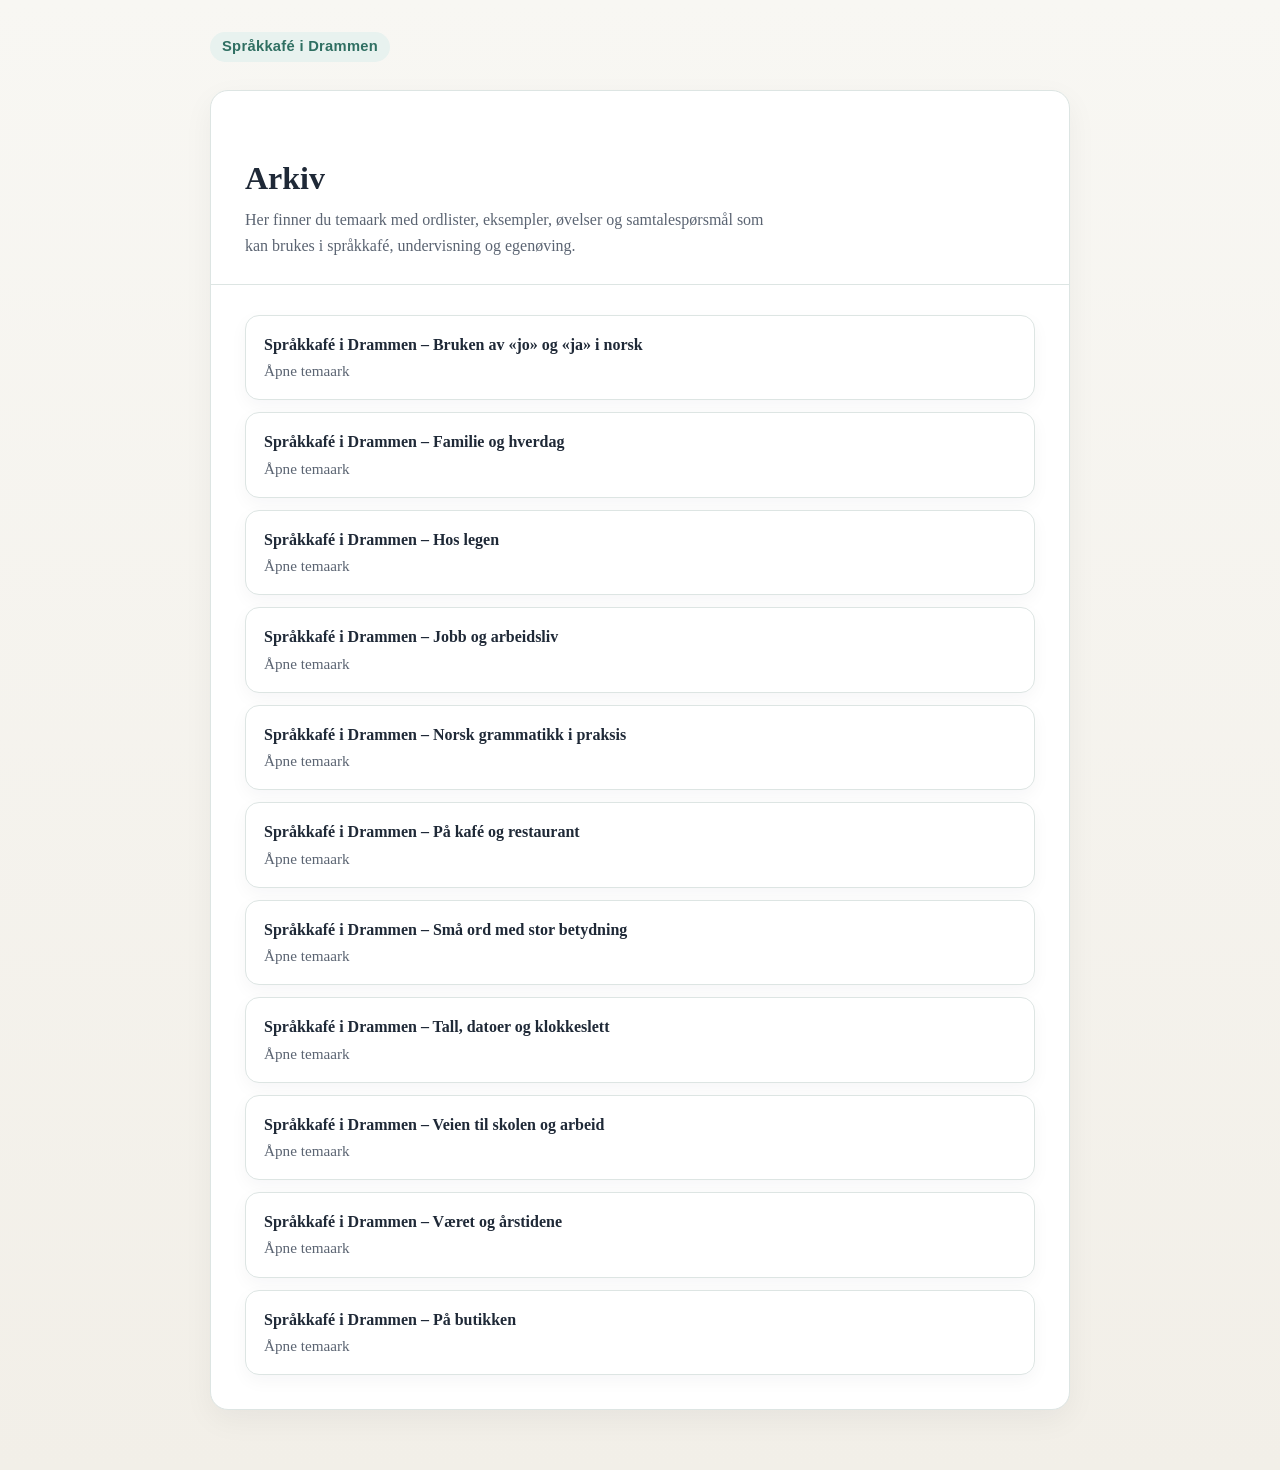
==== index.html @ f7f6d895 "Add files via upload" ====
<!doctype html>
<html lang="no">
<head>
  <meta charset="utf-8">
  <meta name="viewport" content="width=device-width, initial-scale=1">
  <title>Språkkafé i Drammen – Arkiv</title>
  <link rel="stylesheet" href="styles.css">
</head>
<body>
  <main class="site">
    <header class="top">
      <span class="kicker">Språkkafé i Drammen</span>
    </header>
    <section class="card">
      <div class="hero">
        <h1>Arkiv</h1>
        <p>Her finner du temaark med ordlister, eksempler, øvelser og samtalespørsmål som kan brukes i språkkafé, undervisning og egenøving.</p>
      </div>
      <div class="content">
        <div class="index-list">
          <a href="bruken-av-jo-og-ja-i-norsk.html"><strong>Språkkafé i Drammen – Bruken av «jo» og «ja» i norsk</strong><div class="small">Åpne temaark</div></a>
<a href="familie-og-hverdag.html"><strong>Språkkafé i Drammen – Familie og hverdag</strong><div class="small">Åpne temaark</div></a>
<a href="hos-legen.html"><strong>Språkkafé i Drammen – Hos legen</strong><div class="small">Åpne temaark</div></a>
<a href="jobb-og-arbeidsliv.html"><strong>Språkkafé i Drammen – Jobb og arbeidsliv</strong><div class="small">Åpne temaark</div></a>
<a href="norsk-grammatikk-i-praksis.html"><strong>Språkkafé i Drammen – Norsk grammatikk i praksis</strong><div class="small">Åpne temaark</div></a>
<a href="pa-kafe-og-restaurant.html"><strong>Språkkafé i Drammen – På kafé og restaurant</strong><div class="small">Åpne temaark</div></a>
<a href="sma-ord-med-stor-betydning.html"><strong>Språkkafé i Drammen – Små ord med stor betydning</strong><div class="small">Åpne temaark</div></a>
<a href="tall-datoer-og-klokkeslett.html"><strong>Språkkafé i Drammen – Tall, datoer og klokkeslett</strong><div class="small">Åpne temaark</div></a>
<a href="veien-til-skolen-og-arbeid.html"><strong>Språkkafé i Drammen – Veien til skolen og arbeid</strong><div class="small">Åpne temaark</div></a>
<a href="vaeret-og-arstidene.html"><strong>Språkkafé i Drammen – Været og årstidene</strong><div class="small">Åpne temaark</div></a>
<a href="pa-butikken.html"><strong>Språkkafé i Drammen – På butikken</strong><div class="small">Åpne temaark</div></a>
        </div>
      </div>
    </section>
  </main>
</body>
</html>
---- styles.css ----
:root{
  --bg:#f6f4ef;
  --paper:#ffffff;
  --ink:#1f2937;
  --muted:#5b6472;
  --accent:#2f6f62;
  --accent-soft:#e8f2ef;
  --line:#dde5e3;
}
*{box-sizing:border-box}
html{scroll-behavior:smooth}
body{
  margin:0;
  font-family: Georgia, "Times New Roman", serif;
  color:var(--ink);
  background:linear-gradient(180deg,#f8f7f3 0%,#f2efe8 100%);
  line-height:1.65;
}
.site{
  max-width:900px;
  margin:0 auto;
  padding:32px 20px 60px;
}
header.top{
  margin-bottom:28px;
}
.kicker{
  display:inline-block;
  padding:6px 12px;
  border-radius:999px;
  background:var(--accent-soft);
  color:var(--accent);
  font:600 0.92rem/1.2 Arial, Helvetica, sans-serif;
  letter-spacing:.02em;
}
.card{
  background:var(--paper);
  border:1px solid var(--line);
  border-radius:18px;
  box-shadow:0 10px 30px rgba(17,24,39,.05);
  overflow:hidden;
}
.hero{
  padding:34px 34px 24px;
  border-bottom:1px solid var(--line);
}
.hero h1{
  margin:10px 0 0;
  font-size:2rem;
  line-height:1.2;
}
.hero p{
  margin:10px 0 0;
  color:var(--muted);
  max-width:65ch;
}
.content{
  padding:12px 34px 34px;
}
section{
  padding-top:24px;
  border-top:1px solid #eef2f1;
}
section:first-child{
  border-top:none;
  padding-top:12px;
}
h2{
  font-size:1.25rem;
  margin:0 0 10px;
  color:#173f37;
}
p{margin:0 0 12px}
ul{
  margin:8px 0 14px 0;
  padding-left:22px;
}
li{margin:6px 0}
.term-list{
  list-style:none;
  padding-left:0;
}
.term-list li{
  padding:10px 12px;
  margin:8px 0;
  background:#fafbf9;
  border:1px solid #edf1ef;
  border-radius:10px;
}
.note{
  background:#faf7ef;
  border:1px solid #eee2c9;
  border-radius:12px;
  padding:14px 16px;
  margin-top:6px;
}
footer.page{
  margin-top:22px;
  color:var(--muted);
  font-size:.95rem;
}
.index-list{
  display:grid;
  gap:12px;
  margin-top:18px;
}
.index-list a{
  display:block;
  text-decoration:none;
  color:inherit;
  background:var(--paper);
  border:1px solid var(--line);
  border-radius:14px;
  padding:16px 18px;
  box-shadow:0 6px 18px rgba(17,24,39,.04);
}
.index-list a:hover{
  border-color:#c7d7d3;
  transform:translateY(-1px);
}
.small{font-size:.95rem;color:var(--muted)}
@media (max-width:700px){
  .site{padding:18px 14px 44px}
  .hero,.content{padding-left:18px;padding-right:18px}
  .hero h1{font-size:1.6rem}
}
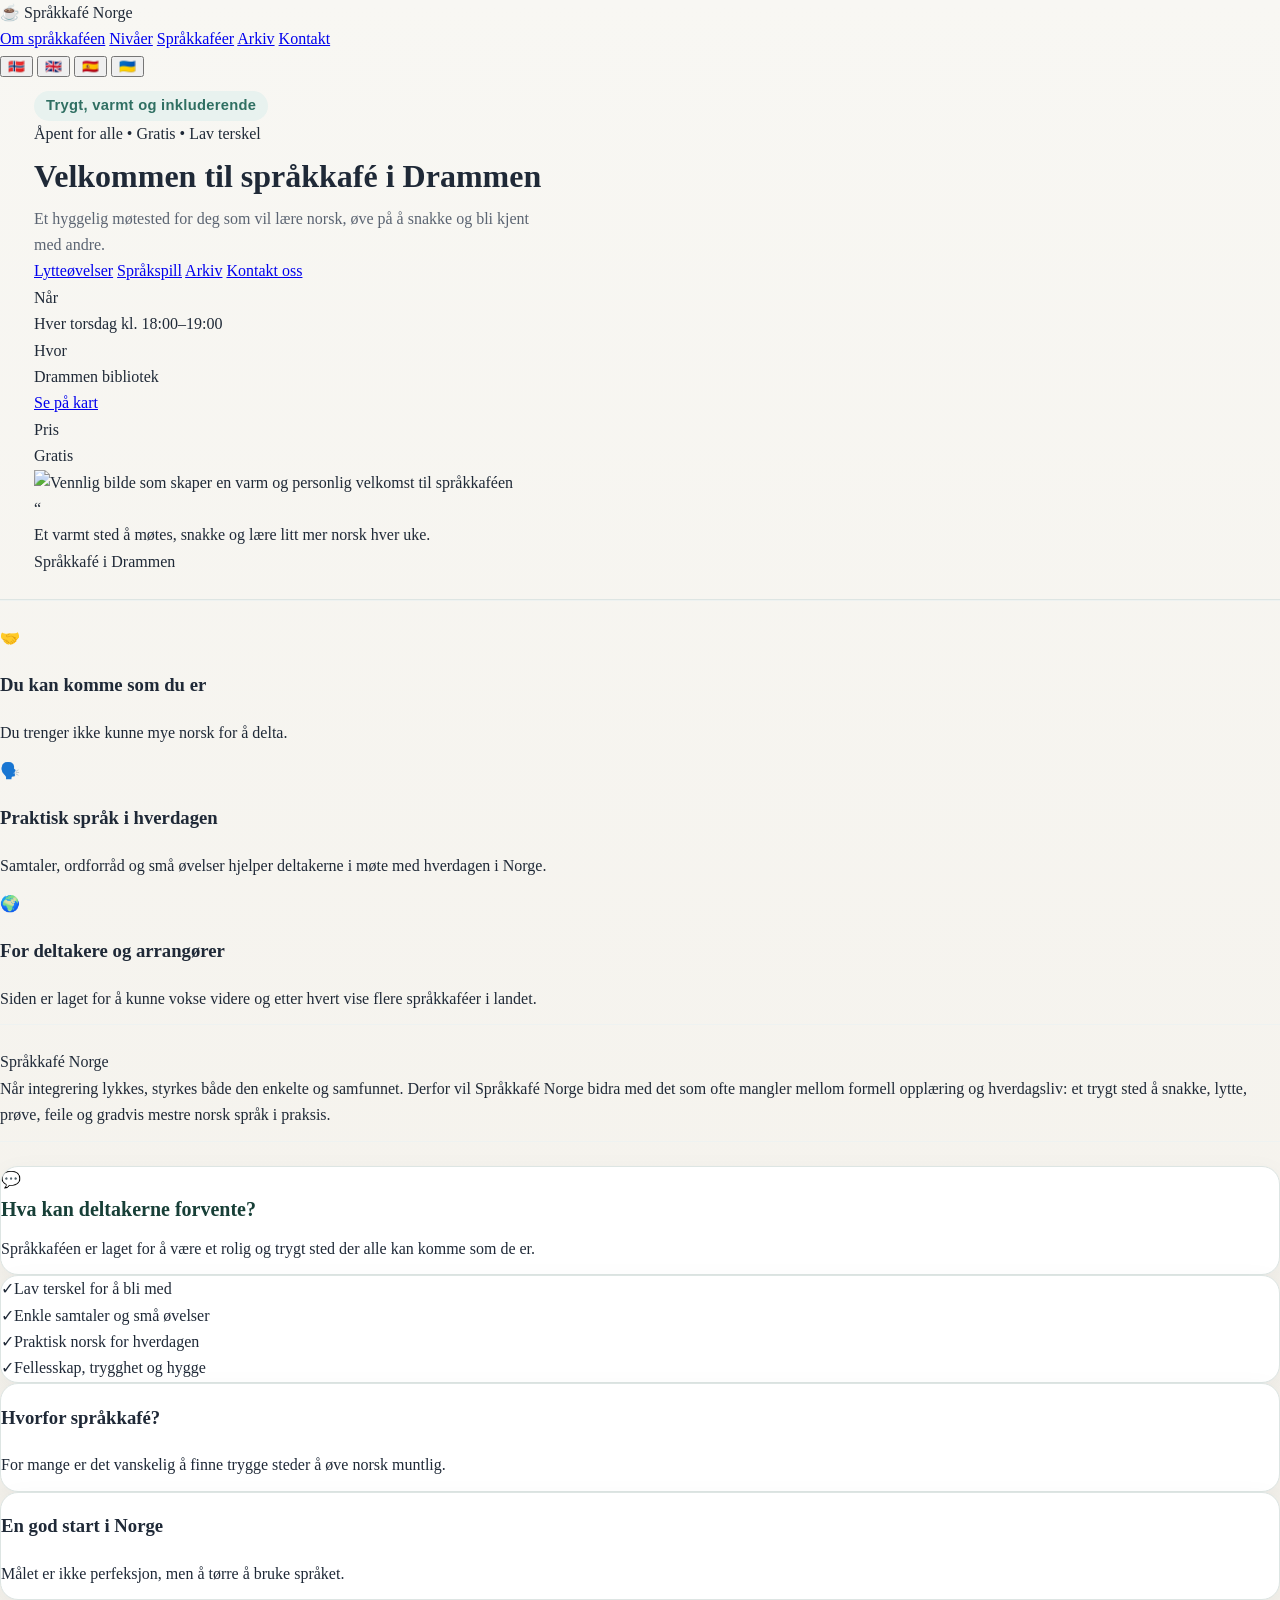
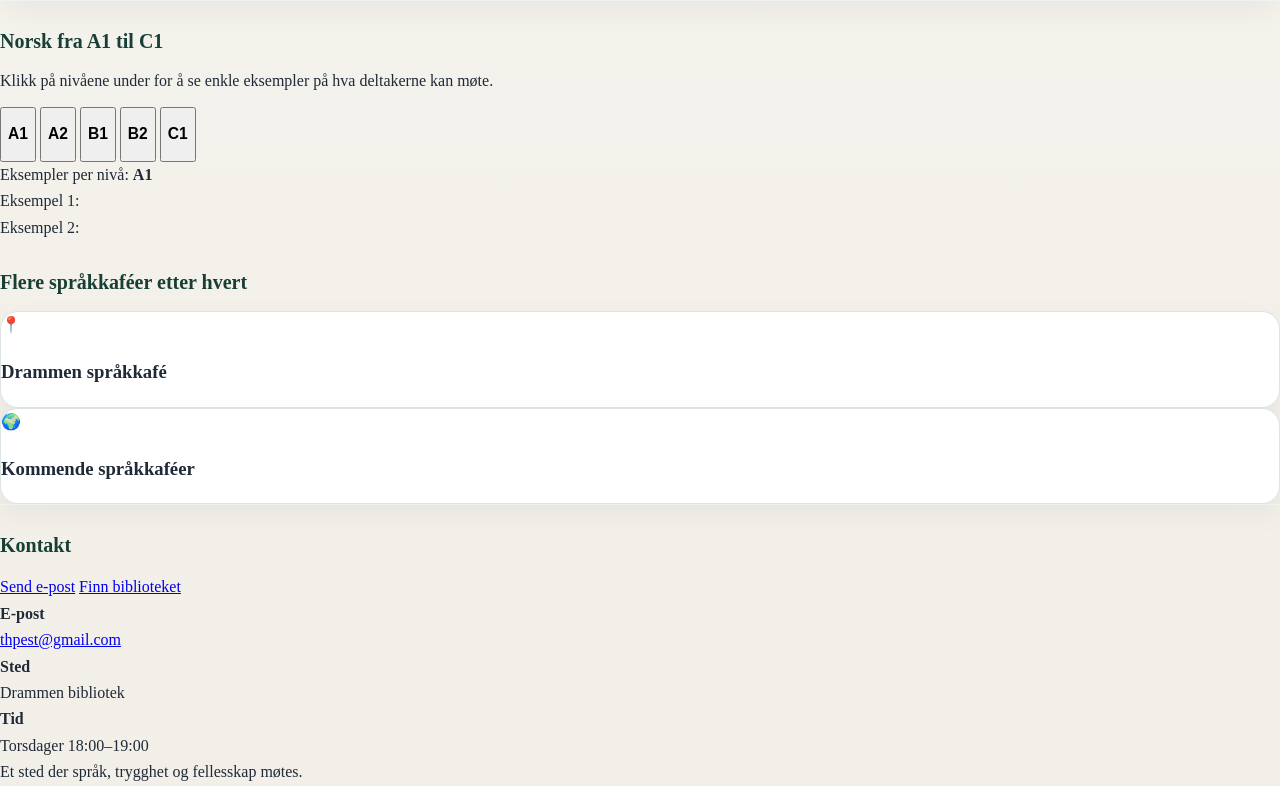
==== commit 0e148f72: "Add files via upload" ====
--- a/index.html
+++ b/index.html
@@ -1,37 +1,205 @@
-<!doctype html>
+<!DOCTYPE html>
 <html lang="no">
 <head>
-  <meta charset="utf-8">
-  <meta name="viewport" content="width=device-width, initial-scale=1">
-  <title>Språkkafé i Drammen – Arkiv</title>
-  <link rel="stylesheet" href="styles.css">
+  <meta charset="UTF-8" />
+  <meta name="viewport" content="width=device-width, initial-scale=1.0" />
+  <title>Språkkafé Norge</title>
+  <link rel="preconnect" href="https://fonts.googleapis.com">
+  <link rel="preconnect" href="https://fonts.gstatic.com" crossorigin>
+  <link href="https://fonts.googleapis.com/css2?family=Inter:wght@400;500;600;700;800&display=swap" rel="stylesheet">
+  <link rel="stylesheet" href="styles.css" />
 </head>
 <body>
-  <main class="site">
-    <header class="top">
-      <span class="kicker">Språkkafé i Drammen</span>
-    </header>
-    <section class="card">
-      <div class="hero">
-        <h1>Arkiv</h1>
-        <p>Her finner du temaark med ordlister, eksempler, øvelser og samtalespørsmål som kan brukes i språkkafé, undervisning og egenøving.</p>
-      </div>
-      <div class="content">
-        <div class="index-list">
-          <a href="bruken-av-jo-og-ja-i-norsk.html"><strong>Språkkafé i Drammen – Bruken av «jo» og «ja» i norsk</strong><div class="small">Åpne temaark</div></a>
-<a href="familie-og-hverdag.html"><strong>Språkkafé i Drammen – Familie og hverdag</strong><div class="small">Åpne temaark</div></a>
-<a href="hos-legen.html"><strong>Språkkafé i Drammen – Hos legen</strong><div class="small">Åpne temaark</div></a>
-<a href="jobb-og-arbeidsliv.html"><strong>Språkkafé i Drammen – Jobb og arbeidsliv</strong><div class="small">Åpne temaark</div></a>
-<a href="norsk-grammatikk-i-praksis.html"><strong>Språkkafé i Drammen – Norsk grammatikk i praksis</strong><div class="small">Åpne temaark</div></a>
-<a href="pa-kafe-og-restaurant.html"><strong>Språkkafé i Drammen – På kafé og restaurant</strong><div class="small">Åpne temaark</div></a>
-<a href="sma-ord-med-stor-betydning.html"><strong>Språkkafé i Drammen – Små ord med stor betydning</strong><div class="small">Åpne temaark</div></a>
-<a href="tall-datoer-og-klokkeslett.html"><strong>Språkkafé i Drammen – Tall, datoer og klokkeslett</strong><div class="small">Åpne temaark</div></a>
-<a href="veien-til-skolen-og-arbeid.html"><strong>Språkkafé i Drammen – Veien til skolen og arbeid</strong><div class="small">Åpne temaark</div></a>
-<a href="vaeret-og-arstidene.html"><strong>Språkkafé i Drammen – Været og årstidene</strong><div class="small">Åpne temaark</div></a>
-<a href="pa-butikken.html"><strong>Språkkafé i Drammen – På butikken</strong><div class="small">Åpne temaark</div></a>
+  <header class="site-header">
+    <div class="container nav">
+      <div class="brand">☕ <span data-i18n="siteTitle">Språkkafé Norge</span></div>
+      <nav class="nav-links">
+        <a href="#about" data-i18n="navAbout">Om språkkaféen</a>
+        <a href="#levels" data-i18n="navLevels">Nivåer</a>
+        <a href="#cafes" data-i18n="navCafes">Språkkaféer</a>
+        <a href="https://thpest.github.io/arkiv/" data-i18n="navArchive">Arkiv</a>
+        <a href="#contact" data-i18n="navContact">Kontakt</a>
+      </nav>
+      <div class="lang-switcher" aria-label="Language switcher">
+        <button class="lang-btn active" data-lang="no" title="Norsk">🇳🇴</button>
+        <button class="lang-btn" data-lang="en" title="English">🇬🇧</button>
+        <button class="lang-btn" data-lang="es" title="Español">🇪🇸</button>
+        <button class="lang-btn" data-lang="uk" title="Українська">🇺🇦</button>
+      </div>
+    </div>
+  </header>
+
+  <main>
+    <section class="hero">
+      <div class="container hero-grid">
+        <div class="hero-text">
+          <div class="kicker" data-i18n="heroKicker">Trygt, varmt og inkluderende</div>
+          <div class="hero-badge" data-i18n="heroBadge">Åpent for alle • Gratis • Lav terskel</div>
+          <h1 data-i18n="heroTitle">Velkommen til språkkafé i Drammen</h1>
+          <p class="lead" data-i18n="heroText">
+            Et hyggelig møtested for deg som vil lære norsk, øve på å snakke og bli kjent med andre.
+          </p>
+
+          <div class="cta-row">
+            <a class="btn btn-primary" href="https://thpest.github.io/fortellinger-med-lyd/" target="_blank" rel="noreferrer" data-i18n="ctaListening">Lytteøvelser</a>
+            <a class="btn btn-secondary" href="https://sprakspill-web.onrender.com/" target="_blank" rel="noreferrer" data-i18n="ctaGames">Språkspill</a>
+            <a class="btn btn-secondary" href="https://thpest.github.io/arkiv/" data-i18n="ctaArchive">Arkiv</a>
+            <a class="btn btn-ghost" href="#contact" data-i18n="ctaJoin">Kontakt oss</a>
+          </div>
+
+          <div class="info-cards">
+            <div class="info-card">
+              <div class="label" data-i18n="infoWhenLabel">Når</div>
+              <div class="value" data-i18n="infoWhen">Hver torsdag kl. 18:00–19:00</div>
+            </div>
+            <div class="info-card">
+              <div class="label" data-i18n="infoWhereLabel">Hvor</div>
+              <div class="value" data-i18n="infoWhere">Drammen bibliotek</div>
+              <a class="map-link" href="https://maps.app.goo.gl/QAYpdqzVvCEKYM3aA" target="_blank" rel="noreferrer" data-i18n="infoMap">Se på kart</a>
+            </div>
+            <div class="info-card">
+              <div class="label" data-i18n="infoPriceLabel">Pris</div>
+              <div class="value" data-i18n="infoPrice">Gratis</div>
+            </div>
+          </div>
+        </div>
+
+        <div class="hero-image-wrap">
+          <img src="sprakkafe-bilde.png" alt="Vennlig bilde som skaper en varm og personlig velkomst til språkkaféen" class="hero-image" />
+          <div class="quote-card">
+            <div class="quote-mark">“</div>
+            <div class="quote-text" data-i18n="quoteText">Et varmt sted å møtes, snakke og lære litt mer norsk hver uke.</div>
+            <div class="quote-name" data-i18n="quoteName">Språkkafé i Drammen</div>
+          </div>
+        </div>
+      </div>
+    </section>
+
+    <section class="section feature-strip">
+      <div class="container feature-grid">
+        <div class="feature-item">
+          <div class="feature-icon">🤝</div>
+          <h3 data-i18n="miniTitle1">Du kan komme som du er</h3>
+          <p data-i18n="miniText1">Du trenger ikke kunne mye norsk for å delta.</p>
+        </div>
+        <div class="feature-item">
+          <div class="feature-icon">🗣️</div>
+          <h3 data-i18n="miniTitle2">Praktisk språk i hverdagen</h3>
+          <p data-i18n="miniText2">Samtaler, ordforråd og små øvelser hjelper deltakerne i møte med hverdagen i Norge.</p>
+        </div>
+        <div class="feature-item">
+          <div class="feature-icon">🌍</div>
+          <h3 data-i18n="miniTitle3">For deltakere og arrangører</h3>
+          <p data-i18n="miniText3">Siden er laget for å kunne vokse videre og etter hvert vise flere språkkaféer i landet.</p>
+        </div>
+      </div>
+    </section>
+
+    <section class="section impact-section">
+      <div class="container">
+        <div class="impact-card">
+          <div class="impact-kicker">Språkkafé Norge</div>
+          <p class="impact-text" data-i18n="impactText">Når integrering lykkes, styrkes både den enkelte og samfunnet. Derfor vil Språkkafé Norge bidra med det som ofte mangler mellom formell opplæring og hverdagsliv: et trygt sted å snakke, lytte, prøve, feile og gradvis mestre norsk språk i praksis.</p>
+        </div>
+      </div>
+    </section>
+
+    <section id="about" class="section">
+      <div class="container editorial-grid">
+        <div class="card soft">
+          <div class="icon">💬</div>
+          <h2 data-i18n="welcomeTitle">Hva kan deltakerne forvente?</h2>
+          <p data-i18n="welcomeText">
+            Språkkaféen er laget for å være et rolig og trygt sted der alle kan komme som de er.
+          </p>
+        </div>
+
+        <div class="card list-card">
+          <div class="list-item"><span>✓</span><span data-i18n="points1">Lav terskel for å bli med</span></div>
+          <div class="list-item"><span>✓</span><span data-i18n="points2">Enkle samtaler og små øvelser</span></div>
+          <div class="list-item"><span>✓</span><span data-i18n="points3">Praktisk norsk for hverdagen</span></div>
+          <div class="list-item"><span>✓</span><span data-i18n="points4">Fellesskap, trygghet og hygge</span></div>
+        </div>
+
+        <div class="card editorial-card">
+          <h3 data-i18n="sectionWhyTitle">Hvorfor språkkafé?</h3>
+          <p data-i18n="sectionWhyText">For mange er det vanskelig å finne trygge steder å øve norsk muntlig.</p>
+        </div>
+
+        <div class="card editorial-card tint">
+          <h3 data-i18n="sectionStartTitle">En god start i Norge</h3>
+          <p data-i18n="sectionStartText">Målet er ikke perfeksjon, men å tørre å bruke språket.</p>
+        </div>
+      </div>
+    </section>
+
+    <section id="levels" class="section section-tint">
+      <div class="container">
+        <div class="section-head">
+          <h2 data-i18n="levelsTitle">Norsk fra A1 til C1</h2>
+          <p data-i18n="levelsIntro">Klikk på nivåene under for å se enkle eksempler på hva deltakerne kan møte.</p>
+        </div>
+
+        <div class="levels-grid">
+          <button class="level-card level-button active" data-level="a1"><h3>A1</h3><p data-i18n="levelA1"></p></button>
+          <button class="level-card level-button" data-level="a2"><h3>A2</h3><p data-i18n="levelA2"></p></button>
+          <button class="level-card level-button" data-level="b1"><h3>B1</h3><p data-i18n="levelB1"></p></button>
+          <button class="level-card level-button" data-level="b2"><h3>B2</h3><p data-i18n="levelB2"></p></button>
+          <button class="level-card level-button" data-level="c1"><h3>C1</h3><p data-i18n="levelC1"></p></button>
+        </div>
+
+        <div class="examples-panel" id="examplesPanel">
+          <div class="examples-title"><span data-i18n="levelsExamplesTitle">Eksempler per nivå</span>: <strong id="currentLevelLabel">A1</strong></div>
+          <div class="example-line"><span class="example-label" data-i18n="example1Label">Eksempel 1:</span> <span id="example1"></span></div>
+          <div class="example-line"><span class="example-label" data-i18n="example2Label">Eksempel 2:</span> <span id="example2"></span></div>
+        </div>
+      </div>
+    </section>
+
+    <section id="cafes" class="section">
+      <div class="container">
+        <div class="section-head">
+          <h2 data-i18n="cafesTitle">Flere språkkaféer etter hvert</h2>
+          <p data-i18n="cafesText"></p>
+        </div>
+        <div class="cafes-grid">
+          <div class="card cafe-card">
+            <div class="icon">📍</div>
+            <h3 data-i18n="cafe1Title">Drammen språkkafé</h3>
+            <p data-i18n="cafe1Text"></p>
+          </div>
+          <div class="card cafe-card">
+            <div class="icon">🌍</div>
+            <h3 data-i18n="cafe2Title">Kommende språkkaféer</h3>
+            <p data-i18n="cafe2Text"></p>
+          </div>
+        </div>
+      </div>
+    </section>
+
+    <section id="contact" class="section section-contact">
+      <div class="container contact-grid">
+        <div>
+          <h2 data-i18n="contactTitle">Kontakt</h2>
+          <p data-i18n="contactText"></p>
+          <div class="contact-actions">
+            <a class="btn btn-primary" href="mailto:thpest@gmail.com" data-i18n="contactButton">Send e-post</a>
+            <a class="btn btn-secondary" href="https://maps.app.goo.gl/QAYpdqzVvCEKYM3aA" target="_blank" rel="noreferrer" data-i18n="ctaMap">Finn biblioteket</a>
+          </div>
+        </div>
+        <div class="contact-card">
+          <div><strong data-i18n="contactEmailLabel">E-post</strong><br><a href="mailto:thpest@gmail.com" data-i18n="contactEmail">thpest@gmail.com</a></div>
+          <div><strong data-i18n="contactPlaceLabel">Sted</strong><br><span data-i18n="contactPlace">Drammen bibliotek</span></div>
+          <div><strong data-i18n="contactTimeLabel">Tid</strong><br><span data-i18n="contactTime">Torsdager 18:00–19:00</span></div>
         </div>
       </div>
     </section>
   </main>
+
+  <footer class="site-footer">
+    <div class="container" data-i18n="footer">Et sted der språk, trygghet og fellesskap møtes.</div>
+  </footer>
+
+  <script src="script.js"></script>
 </body>
-</html>+</html>
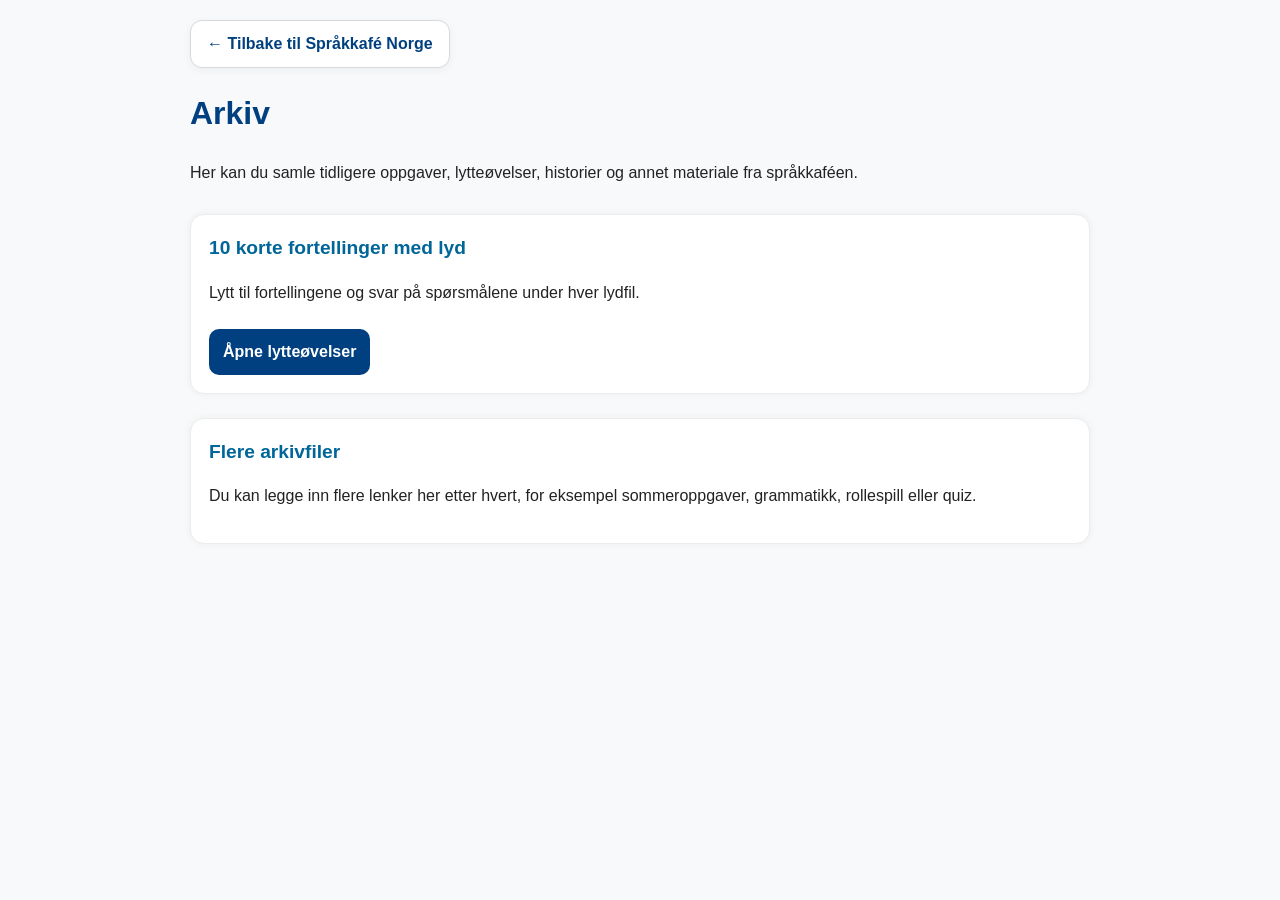
==== commit 244d94e7: "Add files via upload" ====
--- a/index.html
+++ b/index.html
@@ -1,205 +1,105 @@
 <!DOCTYPE html>
 <html lang="no">
 <head>
-  <meta charset="UTF-8" />
+  <meta charset="UTF-8">
   <meta name="viewport" content="width=device-width, initial-scale=1.0" />
-  <title>Språkkafé Norge</title>
-  <link rel="preconnect" href="https://fonts.googleapis.com">
-  <link rel="preconnect" href="https://fonts.gstatic.com" crossorigin>
-  <link href="https://fonts.googleapis.com/css2?family=Inter:wght@400;500;600;700;800&display=swap" rel="stylesheet">
-  <link rel="stylesheet" href="styles.css" />
+  <title>Arkiv – Språkkafé Norge</title>
+  <style>
+    body {
+      font-family: Arial, sans-serif;
+      padding: 20px;
+      max-width: 900px;
+      margin: auto;
+      line-height: 1.6;
+      background-color: #f8f9fa;
+      color: #222;
+    }
+
+    .topbar {
+      margin-bottom: 20px;
+    }
+
+    .back-btn {
+      display: inline-block;
+      padding: 10px 16px;
+      background: #ffffff;
+      border: 1px solid #d9d9d9;
+      border-radius: 12px;
+      color: #004080;
+      font-weight: 700;
+      text-decoration: none;
+      box-shadow: 0 2px 8px rgba(0,0,0,0.05);
+    }
+
+    .back-btn:hover {
+      background: #f3f6fa;
+    }
+
+    h1 {
+      color: #004080;
+      margin-top: 0;
+    }
+
+    .lead {
+      margin-bottom: 28px;
+    }
+
+    .card {
+      margin-bottom: 24px;
+      padding: 18px;
+      background: #fff;
+      border-radius: 14px;
+      box-shadow: 0 0 8px rgba(0,0,0,0.05);
+      border: 1px solid #ececec;
+    }
+
+    .card h2 {
+      color: #006699;
+      margin-top: 0;
+      font-size: 1.2rem;
+    }
+
+    .btn {
+      display: inline-block;
+      padding: 10px 14px;
+      background: #004080;
+      color: white;
+      text-decoration: none;
+      border-radius: 10px;
+      font-weight: 700;
+      margin-top: 8px;
+    }
+
+    @media (max-width: 600px) {
+      body {
+        padding: 14px;
+      }
+
+      .back-btn, .btn {
+        width: 100%;
+        box-sizing: border-box;
+        text-align: center;
+      }
+    }
+  </style>
 </head>
 <body>
-  <header class="site-header">
-    <div class="container nav">
-      <div class="brand">☕ <span data-i18n="siteTitle">Språkkafé Norge</span></div>
-      <nav class="nav-links">
-        <a href="#about" data-i18n="navAbout">Om språkkaféen</a>
-        <a href="#levels" data-i18n="navLevels">Nivåer</a>
-        <a href="#cafes" data-i18n="navCafes">Språkkaféer</a>
-        <a href="https://thpest.github.io/arkiv/" data-i18n="navArchive">Arkiv</a>
-        <a href="#contact" data-i18n="navContact">Kontakt</a>
-      </nav>
-      <div class="lang-switcher" aria-label="Language switcher">
-        <button class="lang-btn active" data-lang="no" title="Norsk">🇳🇴</button>
-        <button class="lang-btn" data-lang="en" title="English">🇬🇧</button>
-        <button class="lang-btn" data-lang="es" title="Español">🇪🇸</button>
-        <button class="lang-btn" data-lang="uk" title="Українська">🇺🇦</button>
-      </div>
-    </div>
-  </header>
+  <div class="topbar">
+    <a class="back-btn" href="https://thpest.github.io/">← Tilbake til Språkkafé Norge</a>
+  </div>
 
-  <main>
-    <section class="hero">
-      <div class="container hero-grid">
-        <div class="hero-text">
-          <div class="kicker" data-i18n="heroKicker">Trygt, varmt og inkluderende</div>
-          <div class="hero-badge" data-i18n="heroBadge">Åpent for alle • Gratis • Lav terskel</div>
-          <h1 data-i18n="heroTitle">Velkommen til språkkafé i Drammen</h1>
-          <p class="lead" data-i18n="heroText">
-            Et hyggelig møtested for deg som vil lære norsk, øve på å snakke og bli kjent med andre.
-          </p>
+  <h1>Arkiv</h1>
+  <p class="lead">Her kan du samle tidligere oppgaver, lytteøvelser, historier og annet materiale fra språkkaféen.</p>
 
-          <div class="cta-row">
-            <a class="btn btn-primary" href="https://thpest.github.io/fortellinger-med-lyd/" target="_blank" rel="noreferrer" data-i18n="ctaListening">Lytteøvelser</a>
-            <a class="btn btn-secondary" href="https://sprakspill-web.onrender.com/" target="_blank" rel="noreferrer" data-i18n="ctaGames">Språkspill</a>
-            <a class="btn btn-secondary" href="https://thpest.github.io/arkiv/" data-i18n="ctaArchive">Arkiv</a>
-            <a class="btn btn-ghost" href="#contact" data-i18n="ctaJoin">Kontakt oss</a>
-          </div>
+  <div class="card">
+    <h2>10 korte fortellinger med lyd</h2>
+    <p>Lytt til fortellingene og svar på spørsmålene under hver lydfil.</p>
+    <a class="btn" href="https://thpest.github.io/fortellinger-med-lyd/">Åpne lytteøvelser</a>
+  </div>
 
-          <div class="info-cards">
-            <div class="info-card">
-              <div class="label" data-i18n="infoWhenLabel">Når</div>
-              <div class="value" data-i18n="infoWhen">Hver torsdag kl. 18:00–19:00</div>
-            </div>
-            <div class="info-card">
-              <div class="label" data-i18n="infoWhereLabel">Hvor</div>
-              <div class="value" data-i18n="infoWhere">Drammen bibliotek</div>
-              <a class="map-link" href="https://maps.app.goo.gl/QAYpdqzVvCEKYM3aA" target="_blank" rel="noreferrer" data-i18n="infoMap">Se på kart</a>
-            </div>
-            <div class="info-card">
-              <div class="label" data-i18n="infoPriceLabel">Pris</div>
-              <div class="value" data-i18n="infoPrice">Gratis</div>
-            </div>
-          </div>
-        </div>
-
-        <div class="hero-image-wrap">
-          <img src="sprakkafe-bilde.png" alt="Vennlig bilde som skaper en varm og personlig velkomst til språkkaféen" class="hero-image" />
-          <div class="quote-card">
-            <div class="quote-mark">“</div>
-            <div class="quote-text" data-i18n="quoteText">Et varmt sted å møtes, snakke og lære litt mer norsk hver uke.</div>
-            <div class="quote-name" data-i18n="quoteName">Språkkafé i Drammen</div>
-          </div>
-        </div>
-      </div>
-    </section>
-
-    <section class="section feature-strip">
-      <div class="container feature-grid">
-        <div class="feature-item">
-          <div class="feature-icon">🤝</div>
-          <h3 data-i18n="miniTitle1">Du kan komme som du er</h3>
-          <p data-i18n="miniText1">Du trenger ikke kunne mye norsk for å delta.</p>
-        </div>
-        <div class="feature-item">
-          <div class="feature-icon">🗣️</div>
-          <h3 data-i18n="miniTitle2">Praktisk språk i hverdagen</h3>
-          <p data-i18n="miniText2">Samtaler, ordforråd og små øvelser hjelper deltakerne i møte med hverdagen i Norge.</p>
-        </div>
-        <div class="feature-item">
-          <div class="feature-icon">🌍</div>
-          <h3 data-i18n="miniTitle3">For deltakere og arrangører</h3>
-          <p data-i18n="miniText3">Siden er laget for å kunne vokse videre og etter hvert vise flere språkkaféer i landet.</p>
-        </div>
-      </div>
-    </section>
-
-    <section class="section impact-section">
-      <div class="container">
-        <div class="impact-card">
-          <div class="impact-kicker">Språkkafé Norge</div>
-          <p class="impact-text" data-i18n="impactText">Når integrering lykkes, styrkes både den enkelte og samfunnet. Derfor vil Språkkafé Norge bidra med det som ofte mangler mellom formell opplæring og hverdagsliv: et trygt sted å snakke, lytte, prøve, feile og gradvis mestre norsk språk i praksis.</p>
-        </div>
-      </div>
-    </section>
-
-    <section id="about" class="section">
-      <div class="container editorial-grid">
-        <div class="card soft">
-          <div class="icon">💬</div>
-          <h2 data-i18n="welcomeTitle">Hva kan deltakerne forvente?</h2>
-          <p data-i18n="welcomeText">
-            Språkkaféen er laget for å være et rolig og trygt sted der alle kan komme som de er.
-          </p>
-        </div>
-
-        <div class="card list-card">
-          <div class="list-item"><span>✓</span><span data-i18n="points1">Lav terskel for å bli med</span></div>
-          <div class="list-item"><span>✓</span><span data-i18n="points2">Enkle samtaler og små øvelser</span></div>
-          <div class="list-item"><span>✓</span><span data-i18n="points3">Praktisk norsk for hverdagen</span></div>
-          <div class="list-item"><span>✓</span><span data-i18n="points4">Fellesskap, trygghet og hygge</span></div>
-        </div>
-
-        <div class="card editorial-card">
-          <h3 data-i18n="sectionWhyTitle">Hvorfor språkkafé?</h3>
-          <p data-i18n="sectionWhyText">For mange er det vanskelig å finne trygge steder å øve norsk muntlig.</p>
-        </div>
-
-        <div class="card editorial-card tint">
-          <h3 data-i18n="sectionStartTitle">En god start i Norge</h3>
-          <p data-i18n="sectionStartText">Målet er ikke perfeksjon, men å tørre å bruke språket.</p>
-        </div>
-      </div>
-    </section>
-
-    <section id="levels" class="section section-tint">
-      <div class="container">
-        <div class="section-head">
-          <h2 data-i18n="levelsTitle">Norsk fra A1 til C1</h2>
-          <p data-i18n="levelsIntro">Klikk på nivåene under for å se enkle eksempler på hva deltakerne kan møte.</p>
-        </div>
-
-        <div class="levels-grid">
-          <button class="level-card level-button active" data-level="a1"><h3>A1</h3><p data-i18n="levelA1"></p></button>
-          <button class="level-card level-button" data-level="a2"><h3>A2</h3><p data-i18n="levelA2"></p></button>
-          <button class="level-card level-button" data-level="b1"><h3>B1</h3><p data-i18n="levelB1"></p></button>
-          <button class="level-card level-button" data-level="b2"><h3>B2</h3><p data-i18n="levelB2"></p></button>
-          <button class="level-card level-button" data-level="c1"><h3>C1</h3><p data-i18n="levelC1"></p></button>
-        </div>
-
-        <div class="examples-panel" id="examplesPanel">
-          <div class="examples-title"><span data-i18n="levelsExamplesTitle">Eksempler per nivå</span>: <strong id="currentLevelLabel">A1</strong></div>
-          <div class="example-line"><span class="example-label" data-i18n="example1Label">Eksempel 1:</span> <span id="example1"></span></div>
-          <div class="example-line"><span class="example-label" data-i18n="example2Label">Eksempel 2:</span> <span id="example2"></span></div>
-        </div>
-      </div>
-    </section>
-
-    <section id="cafes" class="section">
-      <div class="container">
-        <div class="section-head">
-          <h2 data-i18n="cafesTitle">Flere språkkaféer etter hvert</h2>
-          <p data-i18n="cafesText"></p>
-        </div>
-        <div class="cafes-grid">
-          <div class="card cafe-card">
-            <div class="icon">📍</div>
-            <h3 data-i18n="cafe1Title">Drammen språkkafé</h3>
-            <p data-i18n="cafe1Text"></p>
-          </div>
-          <div class="card cafe-card">
-            <div class="icon">🌍</div>
-            <h3 data-i18n="cafe2Title">Kommende språkkaféer</h3>
-            <p data-i18n="cafe2Text"></p>
-          </div>
-        </div>
-      </div>
-    </section>
-
-    <section id="contact" class="section section-contact">
-      <div class="container contact-grid">
-        <div>
-          <h2 data-i18n="contactTitle">Kontakt</h2>
-          <p data-i18n="contactText"></p>
-          <div class="contact-actions">
-            <a class="btn btn-primary" href="mailto:thpest@gmail.com" data-i18n="contactButton">Send e-post</a>
-            <a class="btn btn-secondary" href="https://maps.app.goo.gl/QAYpdqzVvCEKYM3aA" target="_blank" rel="noreferrer" data-i18n="ctaMap">Finn biblioteket</a>
-          </div>
-        </div>
-        <div class="contact-card">
-          <div><strong data-i18n="contactEmailLabel">E-post</strong><br><a href="mailto:thpest@gmail.com" data-i18n="contactEmail">thpest@gmail.com</a></div>
-          <div><strong data-i18n="contactPlaceLabel">Sted</strong><br><span data-i18n="contactPlace">Drammen bibliotek</span></div>
-          <div><strong data-i18n="contactTimeLabel">Tid</strong><br><span data-i18n="contactTime">Torsdager 18:00–19:00</span></div>
-        </div>
-      </div>
-    </section>
-  </main>
-
-  <footer class="site-footer">
-    <div class="container" data-i18n="footer">Et sted der språk, trygghet og fellesskap møtes.</div>
-  </footer>
-
-  <script src="script.js"></script>
+  <div class="card">
+    <h2>Flere arkivfiler</h2>
+    <p>Du kan legge inn flere lenker her etter hvert, for eksempel sommeroppgaver, grammatikk, rollespill eller quiz.</p>
+  </div>
 </body>
 </html>
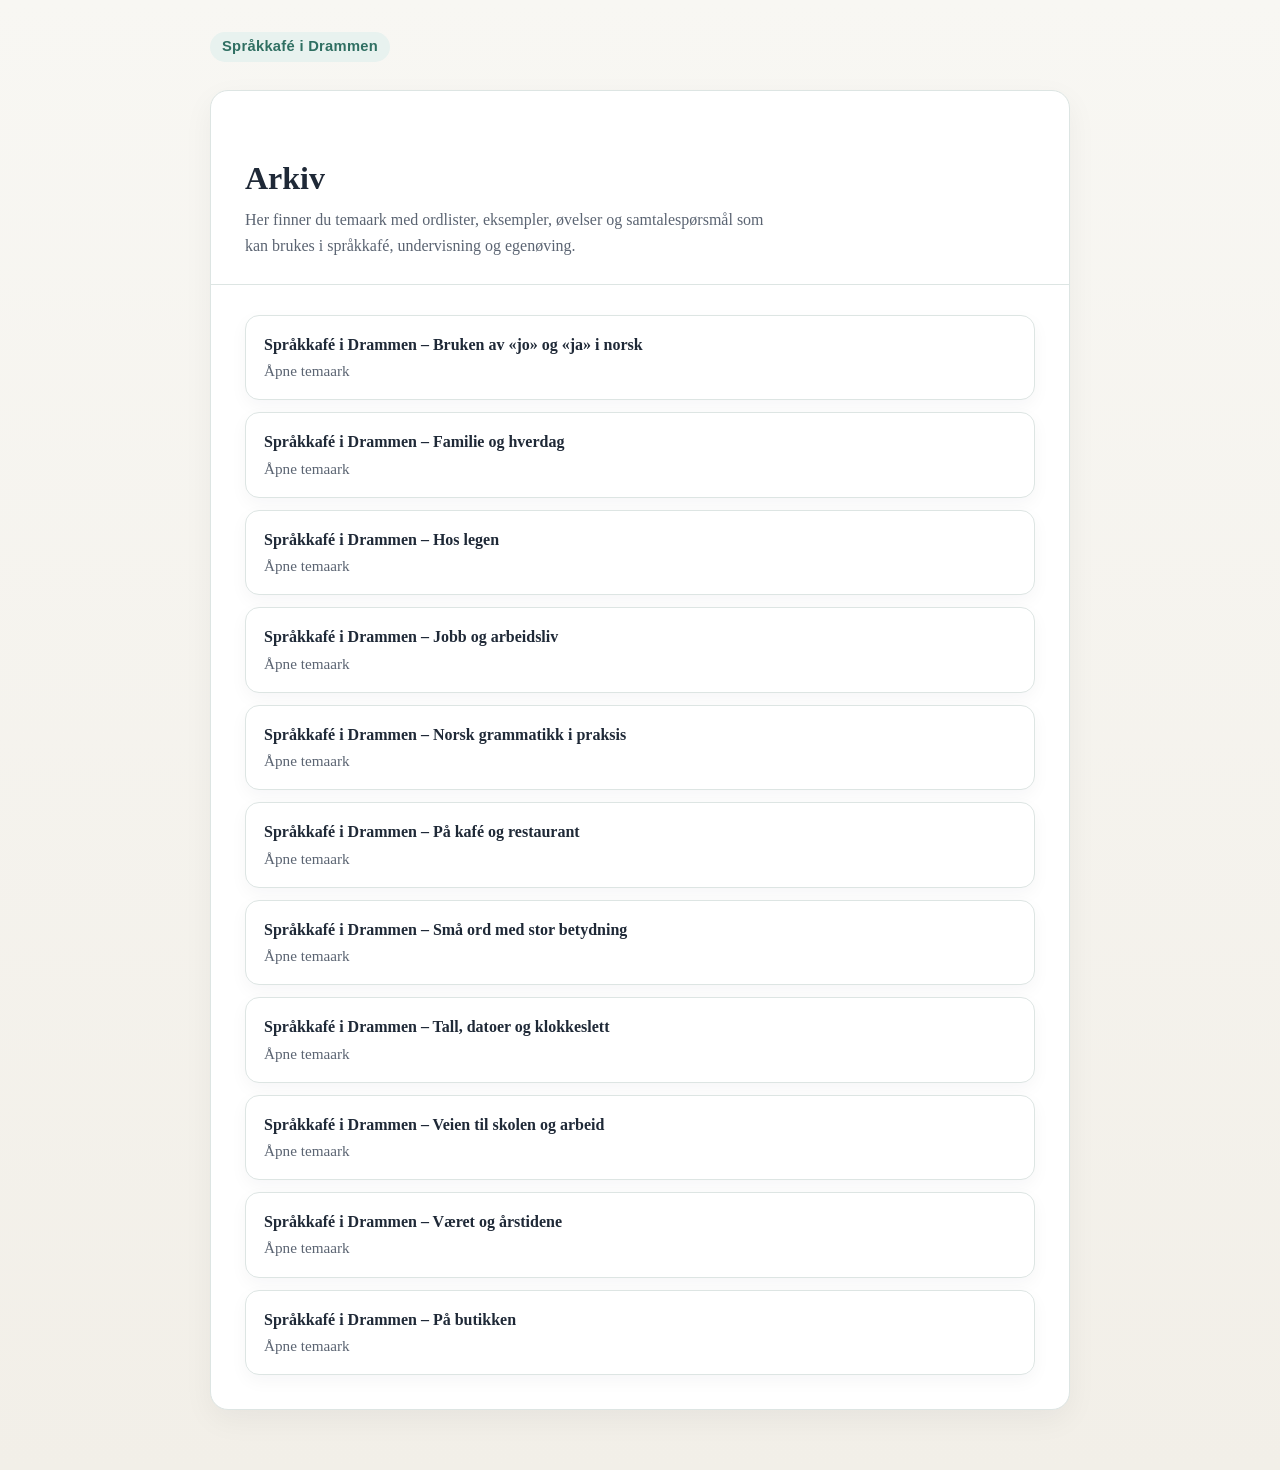
==== commit 539a5126: "Add files via upload" ====
--- a/index.html
+++ b/index.html
@@ -1,105 +1,37 @@
-<!DOCTYPE html>
+<!doctype html>
 <html lang="no">
 <head>
-  <meta charset="UTF-8">
-  <meta name="viewport" content="width=device-width, initial-scale=1.0" />
-  <title>Arkiv – Språkkafé Norge</title>
-  <style>
-    body {
-      font-family: Arial, sans-serif;
-      padding: 20px;
-      max-width: 900px;
-      margin: auto;
-      line-height: 1.6;
-      background-color: #f8f9fa;
-      color: #222;
-    }
-
-    .topbar {
-      margin-bottom: 20px;
-    }
-
-    .back-btn {
-      display: inline-block;
-      padding: 10px 16px;
-      background: #ffffff;
-      border: 1px solid #d9d9d9;
-      border-radius: 12px;
-      color: #004080;
-      font-weight: 700;
-      text-decoration: none;
-      box-shadow: 0 2px 8px rgba(0,0,0,0.05);
-    }
-
-    .back-btn:hover {
-      background: #f3f6fa;
-    }
-
-    h1 {
-      color: #004080;
-      margin-top: 0;
-    }
-
-    .lead {
-      margin-bottom: 28px;
-    }
-
-    .card {
-      margin-bottom: 24px;
-      padding: 18px;
-      background: #fff;
-      border-radius: 14px;
-      box-shadow: 0 0 8px rgba(0,0,0,0.05);
-      border: 1px solid #ececec;
-    }
-
-    .card h2 {
-      color: #006699;
-      margin-top: 0;
-      font-size: 1.2rem;
-    }
-
-    .btn {
-      display: inline-block;
-      padding: 10px 14px;
-      background: #004080;
-      color: white;
-      text-decoration: none;
-      border-radius: 10px;
-      font-weight: 700;
-      margin-top: 8px;
-    }
-
-    @media (max-width: 600px) {
-      body {
-        padding: 14px;
-      }
-
-      .back-btn, .btn {
-        width: 100%;
-        box-sizing: border-box;
-        text-align: center;
-      }
-    }
-  </style>
+  <meta charset="utf-8">
+  <meta name="viewport" content="width=device-width, initial-scale=1">
+  <title>Språkkafé i Drammen – Arkiv</title>
+  <link rel="stylesheet" href="styles.css">
 </head>
 <body>
-  <div class="topbar">
-    <a class="back-btn" href="https://thpest.github.io/">← Tilbake til Språkkafé Norge</a>
-  </div>
-
-  <h1>Arkiv</h1>
-  <p class="lead">Her kan du samle tidligere oppgaver, lytteøvelser, historier og annet materiale fra språkkaféen.</p>
-
-  <div class="card">
-    <h2>10 korte fortellinger med lyd</h2>
-    <p>Lytt til fortellingene og svar på spørsmålene under hver lydfil.</p>
-    <a class="btn" href="https://thpest.github.io/fortellinger-med-lyd/">Åpne lytteøvelser</a>
-  </div>
-
-  <div class="card">
-    <h2>Flere arkivfiler</h2>
-    <p>Du kan legge inn flere lenker her etter hvert, for eksempel sommeroppgaver, grammatikk, rollespill eller quiz.</p>
-  </div>
+  <main class="site">
+    <header class="top">
+      <span class="kicker">Språkkafé i Drammen</span>
+    </header>
+    <section class="card">
+      <div class="hero">
+        <h1>Arkiv</h1>
+        <p>Her finner du temaark med ordlister, eksempler, øvelser og samtalespørsmål som kan brukes i språkkafé, undervisning og egenøving.</p>
+      </div>
+      <div class="content">
+        <div class="index-list">
+          <a href="bruken-av-jo-og-ja-i-norsk.html"><strong>Språkkafé i Drammen – Bruken av «jo» og «ja» i norsk</strong><div class="small">Åpne temaark</div></a>
+<a href="familie-og-hverdag.html"><strong>Språkkafé i Drammen – Familie og hverdag</strong><div class="small">Åpne temaark</div></a>
+<a href="hos-legen.html"><strong>Språkkafé i Drammen – Hos legen</strong><div class="small">Åpne temaark</div></a>
+<a href="jobb-og-arbeidsliv.html"><strong>Språkkafé i Drammen – Jobb og arbeidsliv</strong><div class="small">Åpne temaark</div></a>
+<a href="norsk-grammatikk-i-praksis.html"><strong>Språkkafé i Drammen – Norsk grammatikk i praksis</strong><div class="small">Åpne temaark</div></a>
+<a href="pa-kafe-og-restaurant.html"><strong>Språkkafé i Drammen – På kafé og restaurant</strong><div class="small">Åpne temaark</div></a>
+<a href="sma-ord-med-stor-betydning.html"><strong>Språkkafé i Drammen – Små ord med stor betydning</strong><div class="small">Åpne temaark</div></a>
+<a href="tall-datoer-og-klokkeslett.html"><strong>Språkkafé i Drammen – Tall, datoer og klokkeslett</strong><div class="small">Åpne temaark</div></a>
+<a href="veien-til-skolen-og-arbeid.html"><strong>Språkkafé i Drammen – Veien til skolen og arbeid</strong><div class="small">Åpne temaark</div></a>
+<a href="vaeret-og-arstidene.html"><strong>Språkkafé i Drammen – Været og årstidene</strong><div class="small">Åpne temaark</div></a>
+<a href="pa-butikken.html"><strong>Språkkafé i Drammen – På butikken</strong><div class="small">Åpne temaark</div></a>
+        </div>
+      </div>
+    </section>
+  </main>
 </body>
-</html>
+</html>
--- a/styles.css
+++ b/styles.css
@@ -0,0 +1,126 @@
+:root{
+  --bg:#f6f4ef;
+  --paper:#ffffff;
+  --ink:#1f2937;
+  --muted:#5b6472;
+  --accent:#2f6f62;
+  --accent-soft:#e8f2ef;
+  --line:#dde5e3;
+}
+*{box-sizing:border-box}
+html{scroll-behavior:smooth}
+body{
+  margin:0;
+  font-family: Georgia, "Times New Roman", serif;
+  color:var(--ink);
+  background:linear-gradient(180deg,#f8f7f3 0%,#f2efe8 100%);
+  line-height:1.65;
+}
+.site{
+  max-width:900px;
+  margin:0 auto;
+  padding:32px 20px 60px;
+}
+header.top{
+  margin-bottom:28px;
+}
+.kicker{
+  display:inline-block;
+  padding:6px 12px;
+  border-radius:999px;
+  background:var(--accent-soft);
+  color:var(--accent);
+  font:600 0.92rem/1.2 Arial, Helvetica, sans-serif;
+  letter-spacing:.02em;
+}
+.card{
+  background:var(--paper);
+  border:1px solid var(--line);
+  border-radius:18px;
+  box-shadow:0 10px 30px rgba(17,24,39,.05);
+  overflow:hidden;
+}
+.hero{
+  padding:34px 34px 24px;
+  border-bottom:1px solid var(--line);
+}
+.hero h1{
+  margin:10px 0 0;
+  font-size:2rem;
+  line-height:1.2;
+}
+.hero p{
+  margin:10px 0 0;
+  color:var(--muted);
+  max-width:65ch;
+}
+.content{
+  padding:12px 34px 34px;
+}
+section{
+  padding-top:24px;
+  border-top:1px solid #eef2f1;
+}
+section:first-child{
+  border-top:none;
+  padding-top:12px;
+}
+h2{
+  font-size:1.25rem;
+  margin:0 0 10px;
+  color:#173f37;
+}
+p{margin:0 0 12px}
+ul{
+  margin:8px 0 14px 0;
+  padding-left:22px;
+}
+li{margin:6px 0}
+.term-list{
+  list-style:none;
+  padding-left:0;
+}
+.term-list li{
+  padding:10px 12px;
+  margin:8px 0;
+  background:#fafbf9;
+  border:1px solid #edf1ef;
+  border-radius:10px;
+}
+.note{
+  background:#faf7ef;
+  border:1px solid #eee2c9;
+  border-radius:12px;
+  padding:14px 16px;
+  margin-top:6px;
+}
+footer.page{
+  margin-top:22px;
+  color:var(--muted);
+  font-size:.95rem;
+}
+.index-list{
+  display:grid;
+  gap:12px;
+  margin-top:18px;
+}
+.index-list a{
+  display:block;
+  text-decoration:none;
+  color:inherit;
+  background:var(--paper);
+  border:1px solid var(--line);
+  border-radius:14px;
+  padding:16px 18px;
+  box-shadow:0 6px 18px rgba(17,24,39,.04);
+}
+.index-list a:hover{
+  border-color:#c7d7d3;
+  transform:translateY(-1px);
+}
+.small{font-size:.95rem;color:var(--muted)}
+@media (max-width:700px){
+  .site{padding:18px 14px 44px}
+  .hero,.content{padding-left:18px;padding-right:18px}
+  .hero h1{font-size:1.6rem}
+}
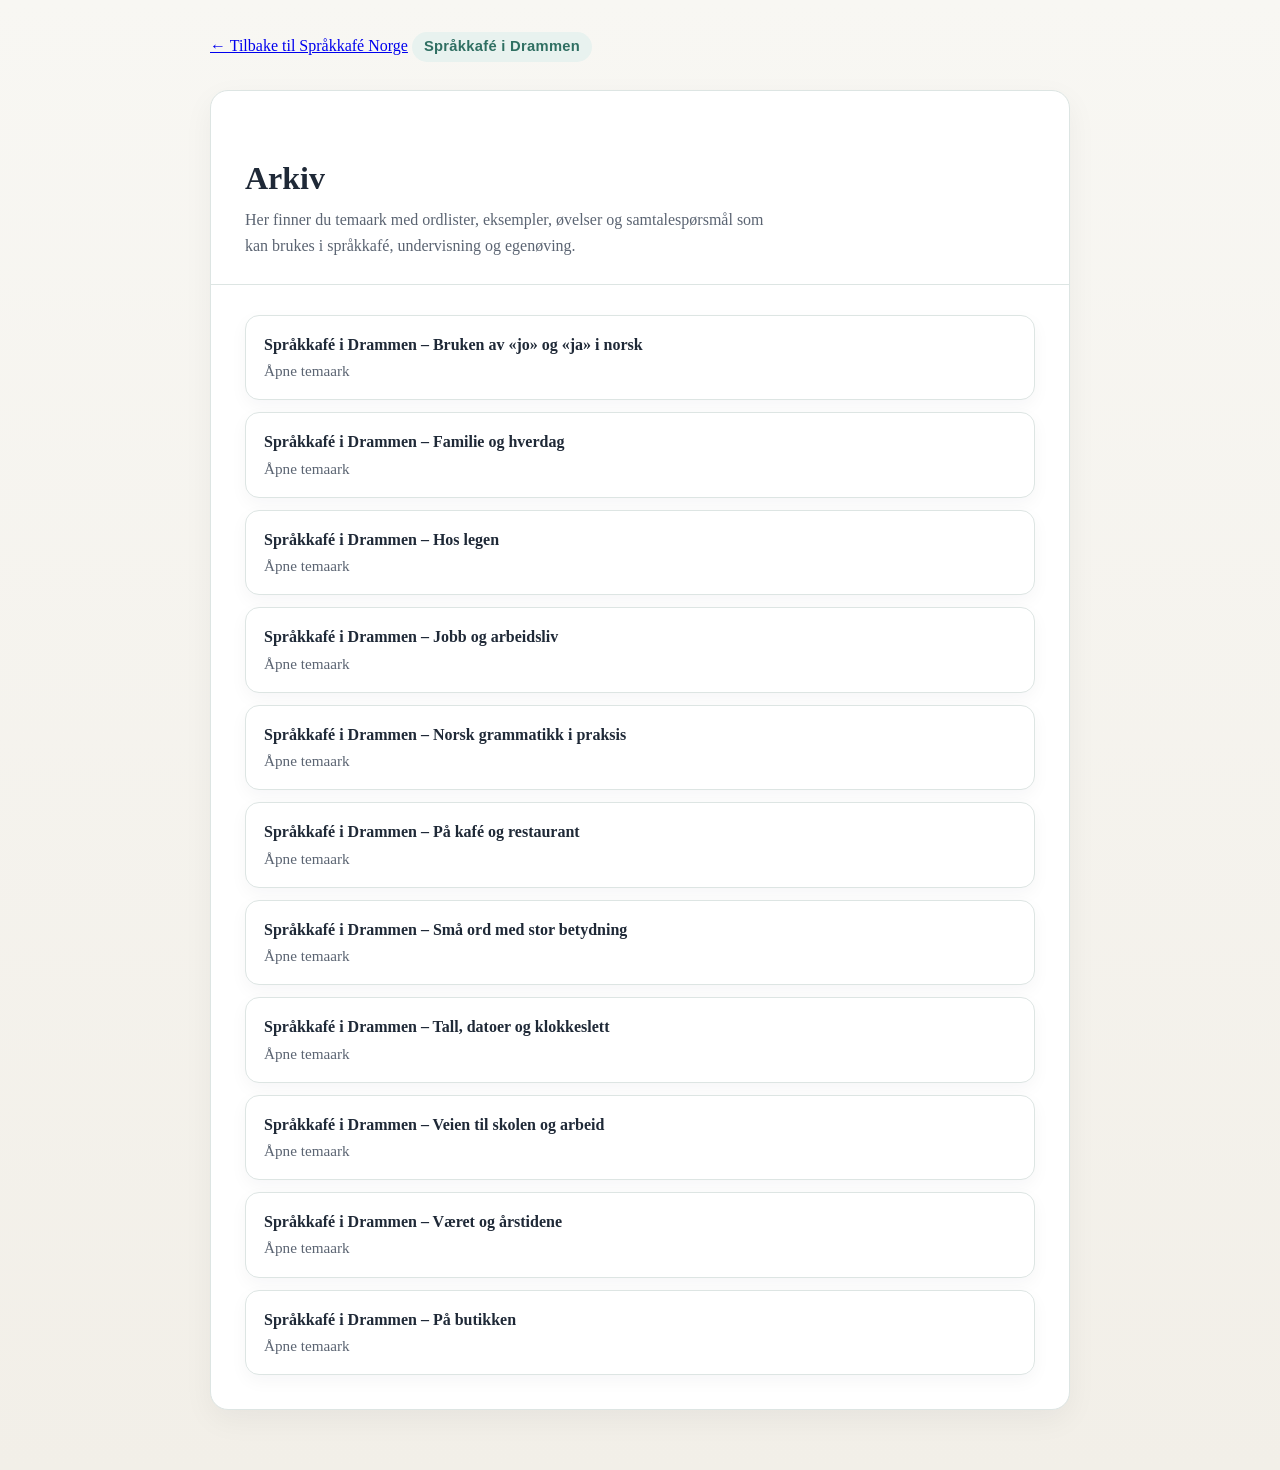
==== commit 52e51e13: "Update index.html" ====
--- a/index.html
+++ b/index.html
@@ -7,8 +7,10 @@
   <link rel="stylesheet" href="styles.css">
 </head>
 <body>
+<body>
   <main class="site">
     <header class="top">
+      <a href="https://thpest.github.io/sprakkafe-norge/" class="back-link">← Tilbake til Språkkafé Norge</a>
       <span class="kicker">Språkkafé i Drammen</span>
     </header>
     <section class="card">
@@ -34,4 +36,4 @@
     </section>
   </main>
 </body>
-</html>+</html>
